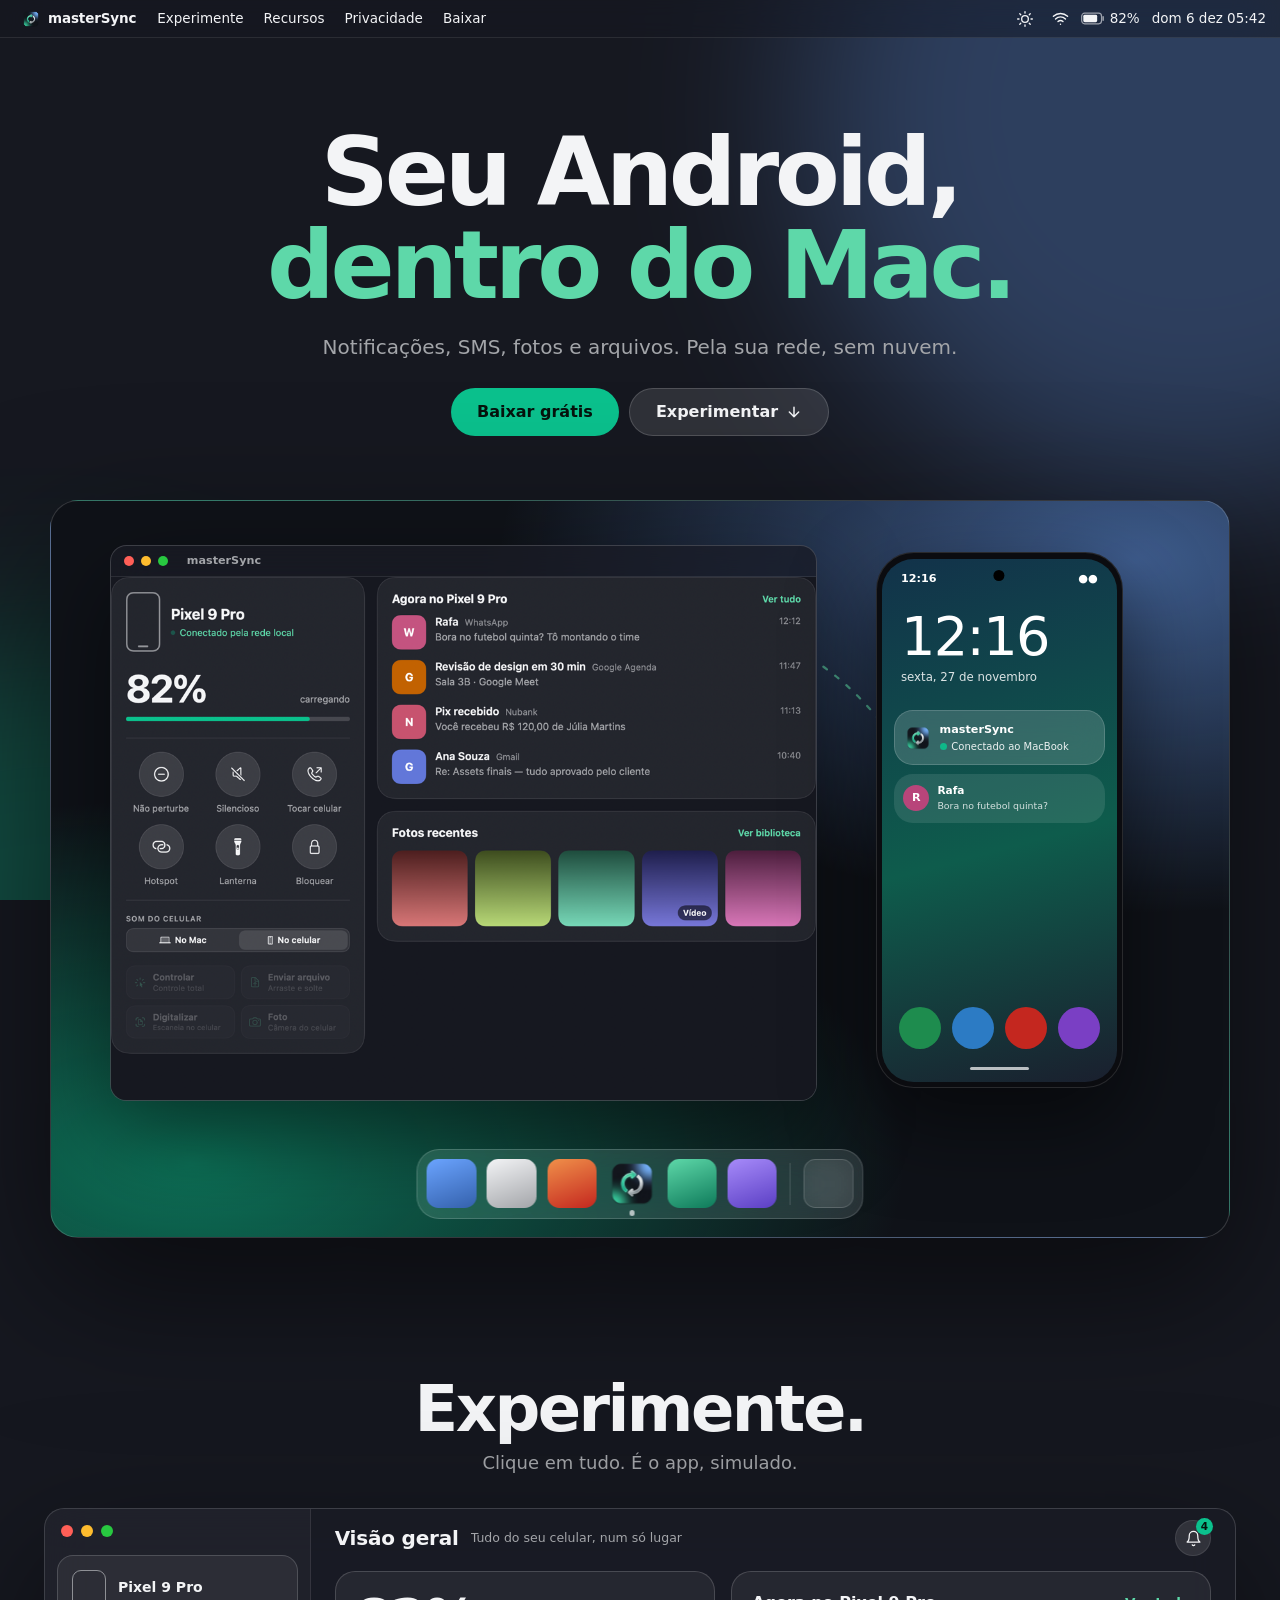
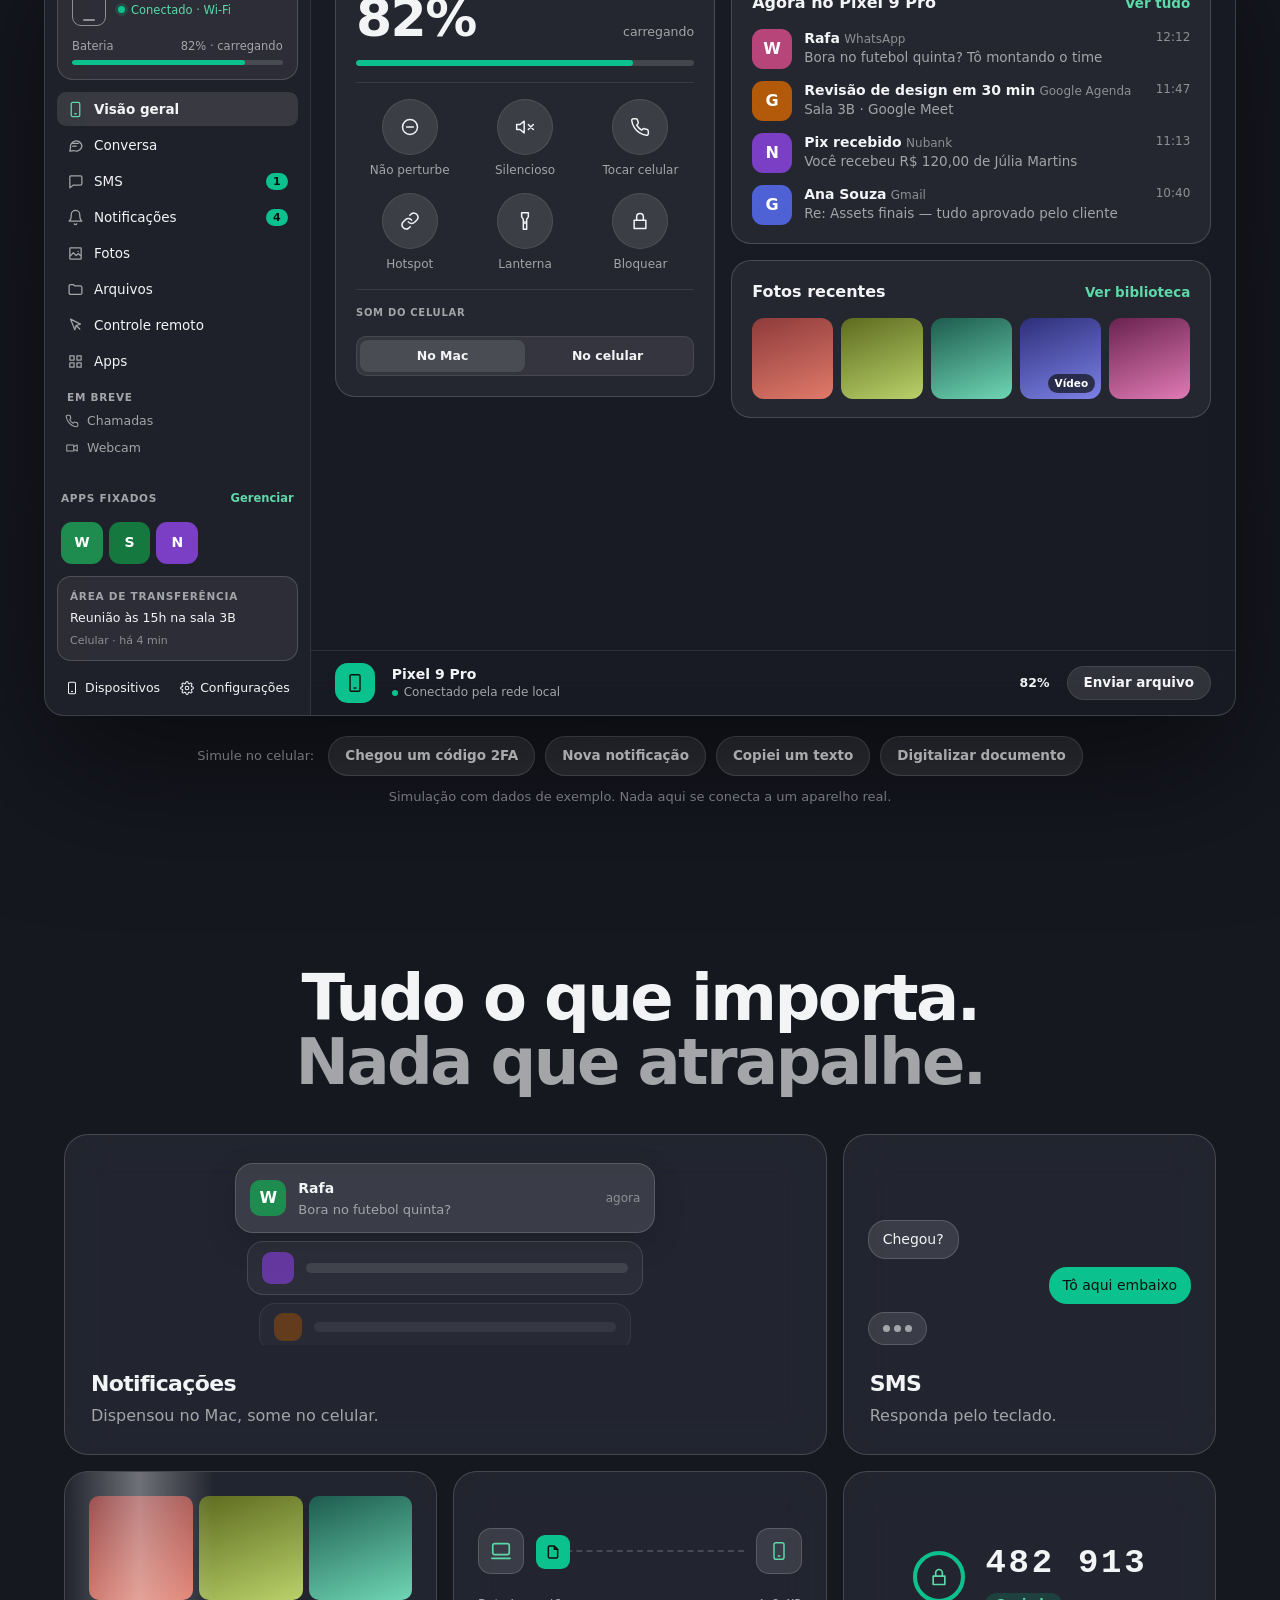
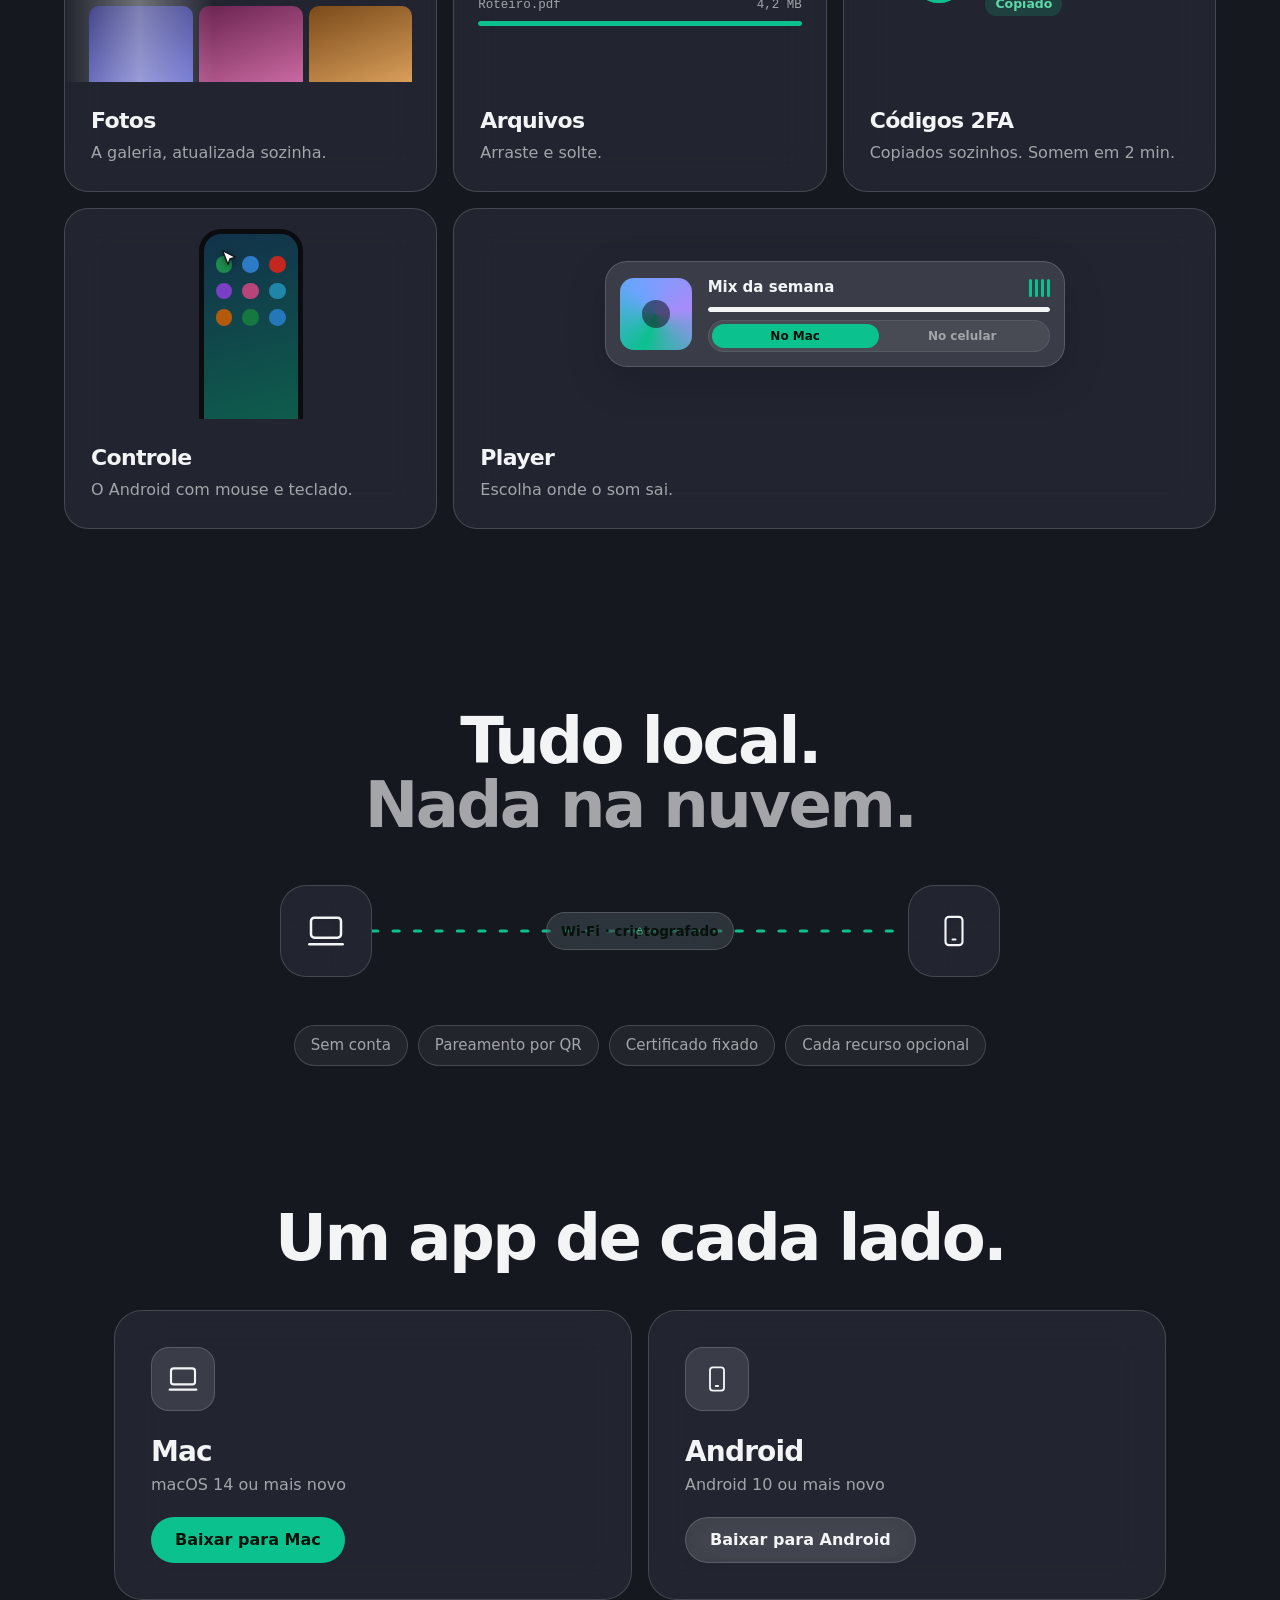
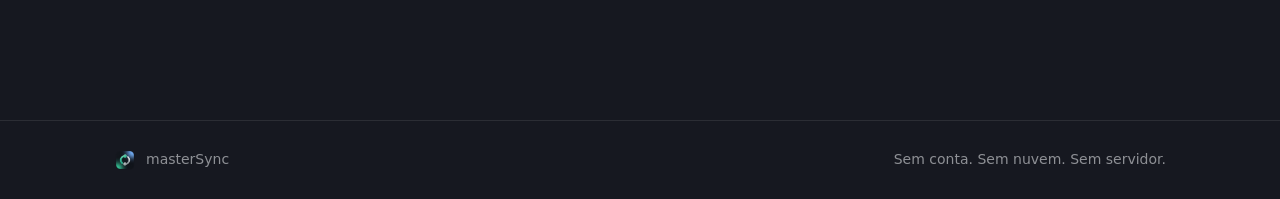
==== site/index.html @ 0de24355 "ci: workflow de release (DMG e ZIP do Mac, APKs do Android), script do DMG, site de apresentação, no" ====
<!doctype html>
<html lang="pt-BR" data-theme="dark">
<head>
<meta charset="utf-8">
<meta name="viewport" content="width=device-width, initial-scale=1">
<title>masterSync — Seu Android, dentro do Mac</title>
<meta name="description" content="Notificações, SMS, fotos, arquivos e controle do celular Android direto no Mac. Pela sua rede, sem nuvem.">
<meta name="color-scheme" content="dark light">
<link rel="icon" href="assets/logo.png">
<script>
  // Aplica o tema salvo antes da primeira pintura, para não piscar.
  try { var t = localStorage.getItem('mastersync-theme'); if (t === 'light' || t === 'dark') document.documentElement.dataset.theme = t; } catch (e) {}
</script>
<link rel="stylesheet" href="css/style.css">
</head>
<body>
<div class="ambient" aria-hidden="true"><i class="blob a"></i><i class="blob b"></i><i class="blob c"></i><i class="blob d"></i></div>

<div class="page">
  <!-- Barra de menus do macOS -->
  <header class="menubar">
    <a class="brand" href="#topo" aria-label="masterSync, início"><img src="assets/logo.png" alt="">masterSync</a>
    <nav aria-label="Seções">
      <a href="#experimente">Experimente</a>
      <a href="#recursos">Recursos</a>
      <a class="hide-sm" href="#privacidade">Privacidade</a>
      <a href="#baixar">Baixar</a>
    </nav>
    <div class="spacer"></div>
    <div class="status">
      <button class="theme-btn" id="themeBtn" type="button" aria-label="Mudar tema" title="Mudar tema">
        <svg width="16" height="16" viewBox="0 0 24 24" fill="none" stroke="currentColor" stroke-width="2" stroke-linecap="round" stroke-linejoin="round" aria-hidden="true"><path id="themeIcon" d=""></path></svg>
      </button>
      <svg class="hide-sm" width="17" height="17" viewBox="0 0 24 24" fill="none" stroke="currentColor" stroke-width="2" stroke-linecap="round" role="img" aria-label="Wi‑Fi conectado"><path d="M2 8.8a15 15 0 0 1 20 0M5 12.6a10 10 0 0 1 14 0M8.5 16.4a5 5 0 0 1 7 0M12 20h.01"/></svg>
      <span class="hide-sm num"><svg width="24" height="13" viewBox="0 0 26 13" fill="none" aria-hidden="true"><rect x=".75" y=".75" width="21.5" height="11.5" rx="3.2" stroke="currentColor" stroke-width="1.3" opacity=".6"/><rect x="2.5" y="2.5" width="15" height="8" rx="1.6" fill="currentColor"/><path d="M24 4.5v4" stroke="currentColor" stroke-width="1.6" stroke-linecap="round" opacity=".6"/></svg>82%</span>
      <span class="num" id="clock">sex 27 nov 12:16</span>
    </div>
  </header>

  <main>
    <!-- Hero -->
    <section class="hero" id="topo">
      <h1>Seu Android,<br><em>dentro do Mac.</em></h1>
      <p class="sub">Notificações, SMS, fotos e arquivos. Pela sua rede, sem nuvem.</p>
      <div class="cta-row">
        <a class="btn primary" href="#baixar">Baixar grátis</a>
        <a class="btn ghost" href="#experimente">Experimentar
          <svg width="16" height="16" viewBox="0 0 24 24" fill="none" stroke="currentColor" stroke-width="2.2" stroke-linecap="round" stroke-linejoin="round" aria-hidden="true"><path d="M12 5v14M5 12l7 7 7-7"/></svg></a>
      </div>

      <div class="scene" role="img" aria-label="Um Mac com a janela do masterSync aberta e um celular Android ao lado; notificações saem do celular e chegam ao Mac">
        <svg class="arc" aria-hidden="true" viewBox="0 0 1600 1000" preserveAspectRatio="none"><path d="M1150 330 C 1000 120, 820 140, 640 300" fill="none" stroke="#5ed8a9" stroke-width="3" stroke-dasharray="6 14" stroke-linecap="round" opacity=".7" style="animation: dash 3s linear infinite"/></svg>

        <div class="macwin">
          <div class="titlebar"><i style="background:#ff5f57"></i><i style="background:#febc2e"></i><i style="background:#28c840"></i><span>masterSync</span></div>
          <img id="heroShot" src="assets/visao-geral-escuro.png" alt="">
        </div>

        <div class="phone">
          <div class="body"><div class="screen">
            <i class="cam"></i>
            <div class="status num"><span>12:16</span><span>●●</span></div>
            <div class="clock num"><b>12:16</b><small>sexta, 27 de novembro</small></div>
            <div class="card"><img src="assets/logo.png" alt=""><div><strong>masterSync</strong><small><i></i>Conectado ao MacBook</small></div></div>
            <div class="msg"><span class="av">R</span><div style="min-width:0"><strong>Rafa</strong><small>Bora no futebol quinta?</small></div></div>
            <div class="grow"></div>
            <div class="apps"><i style="background:#1e8c4e"></i><i style="background:#2c7bc4"></i><i style="background:#c4271f"></i><i style="background:#7a3fc4"></i></div>
            <span class="bar"></span>
          </div></div>
        </div>

        <div class="flyer" aria-hidden="true" style="animation-delay:.8s"><div class="pill"><span class="dot" style="background:#1e8c4e">W</span>Rafa: Bora no futebol?</div></div>
        <div class="flyer" aria-hidden="true" style="animation-delay:2.8s"><div class="pill"><span class="dot" style="background:var(--fill);color:var(--accent-ink)"><svg viewBox="0 0 24 24" width="12" height="12" fill="none" stroke="currentColor" stroke-width="2.4" stroke-linecap="round" stroke-linejoin="round"><path d="M5 11h14v10H5zM8 11V7a4 4 0 0 1 8 0v4"/></svg></span><span class="mono" style="letter-spacing:.08em">482 913</span></div></div>
        <div class="flyer" aria-hidden="true" style="animation-delay:4.8s"><div class="pill"><span class="dot" style="background:linear-gradient(160deg,#8e3b3b,#e07a6a);border-radius:.5cqw"></span><span class="mono">IMG_2104.jpg</span></div></div>

        <div class="dock" aria-hidden="true">
          <i style="background:linear-gradient(160deg,#6ba4ff,#3461ac)"></i>
          <i style="background:linear-gradient(160deg,#f3f4f6,#a3a5a9)"></i>
          <i style="background:linear-gradient(160deg,#f0904a,#c4271f)"></i>
          <span class="self"><img src="assets/logo.png" alt=""></span>
          <i style="background:linear-gradient(160deg,#5ed8a9,#0e7a5a)"></i>
          <i style="background:linear-gradient(160deg,#a78bfa,#5b3fc4)"></i>
          <hr>
          <i class="glass" style="box-sizing:border-box"></i>
        </div>
      </div>
    </section>

    <!-- Simulador -->
    <section id="experimente">
      <div class="reveal" style="display:flex;flex-direction:column;align-items:center;text-align:center;gap:8px">
        <h2 class="section-title">Experimente.</h2>
        <p class="section-sub">Clique em tudo. É o app, simulado.</p>
      </div>
      <div class="reveal"><div class="sim" id="sim" aria-label="Simulação do app masterSync para Mac"></div></div>
    </section>

    <!-- Blocos -->
    <section id="recursos">
      <h2 class="section-title reveal">Tudo o que importa.<br><span>Nada que atrapalhe.</span></h2>
      <div class="bento">

        <div class="tile glass reveal span2">
          <div class="art" aria-hidden="true" style="padding:28px 28px 0;display:flex;flex-direction:column;gap:8px;align-items:center">
            <div class="mini-notif"><span class="ic">W</span><span class="t"><strong style="font-size:14px">Rafa</strong><small>Bora no futebol quinta?</small></span><small style="font-size:12px;color:var(--faint)">agora</small></div>
            <div class="ghost-notif" style="width:94%;max-width:396px;opacity:.75"><i style="width:32px;height:32px;background:#7a3fc4"></i><b></b></div>
            <div class="ghost-notif" style="width:88%;max-width:372px;opacity:.45;padding:9px 14px"><i style="width:28px;height:28px;background:#b35a0a"></i><b></b></div>
          </div>
          <div class="tcap"><h3>Notificações</h3><p>Dispensou no Mac, some no celular.</p></div>
        </div>

        <div class="tile glass reveal">
          <div class="art" aria-hidden="true" style="padding:28px 24px 0;display:flex;flex-direction:column;gap:8px;justify-content:flex-end">
            <span class="bubble in">Chegou?</span><span class="bubble out">Tô aqui embaixo</span><span class="typing"><i></i><i></i><i></i></span>
          </div>
          <div class="tcap"><h3>SMS</h3><p>Responda pelo teclado.</p></div>
        </div>

        <div class="tile glass reveal">
          <div class="art" aria-hidden="true">
            <div class="thumbs"><i style="background:linear-gradient(160deg,#8e3b3b,#e07a6a)"></i><i style="background:linear-gradient(160deg,#5e6b1f,#b9d16a)"></i><i style="background:linear-gradient(160deg,#1d5c4e,#6fd6b4)"></i><i style="background:linear-gradient(160deg,#2e2f7a,#7c82e6)"></i><i style="background:linear-gradient(160deg,#6a2350,#e07ab5)"></i><i style="background:linear-gradient(160deg,#7a4a1a,#f0b36a)"></i></div>
            <span class="shine"></span>
          </div>
          <div class="tcap"><h3>Fotos</h3><p>A galeria, atualizada sozinha.</p></div>
        </div>

        <div class="tile glass reveal">
          <div class="art" aria-hidden="true"><div class="transfer">
            <div class="row">
              <span class="dev"><svg width="22" height="22" viewBox="0 0 24 24" fill="none" stroke="currentColor" stroke-width="1.8" stroke-linecap="round" stroke-linejoin="round"><rect x="3" y="4" width="18" height="12" rx="2"/><path d="M2 20h20"/></svg></span>
              <span class="lane"><span class="file"><svg width="16" height="16" viewBox="0 0 24 24" fill="none" stroke="currentColor" stroke-width="2.2" stroke-linecap="round" stroke-linejoin="round"><path d="M14 3H7a2 2 0 0 0-2 2v14a2 2 0 0 0 2 2h10a2 2 0 0 0 2-2V8zM14 3v5h5"/></svg></span></span>
              <span class="dev"><svg width="20" height="20" viewBox="0 0 24 24" fill="none" stroke="currentColor" stroke-width="1.8" stroke-linecap="round" stroke-linejoin="round"><rect x="6" y="2" width="12" height="20" rx="2.5"/><path d="M11 18h2"/></svg></span>
            </div>
            <div><div class="meta"><span>Roteiro.pdf</span><span>4,2 MB</span></div><span class="bar" style="margin-top:6px"><i></i></span></div>
          </div></div>
          <div class="tcap"><h3>Arquivos</h3><p>Arraste e solte.</p></div>
        </div>

        <div class="tile glass reveal">
          <div class="art" aria-hidden="true"><div class="otp-art">
            <span class="otp-ring"><svg width="56" height="56" viewBox="0 0 56 56"><circle cx="28" cy="28" r="24" fill="none" stroke="var(--track)" stroke-width="4"/><circle class="v" cx="28" cy="28" r="24" fill="none" stroke="#0bc18d" stroke-width="4" stroke-linecap="round"/></svg>
              <svg class="lock" width="20" height="20" viewBox="0 0 24 24" fill="none" stroke="var(--accent)" stroke-width="2" stroke-linecap="round" stroke-linejoin="round" style="position:absolute"><path d="M5 11h14v10H5zM8 11V7a4 4 0 0 1 8 0v4"/></svg></span>
            <span style="display:flex;flex-direction:column;gap:4px"><span class="otp-code num">482 913</span><span class="chip-ok" style="align-self:flex-start">Copiado</span></span>
          </div></div>
          <div class="tcap"><h3>Códigos 2FA</h3><p>Copiados sozinhos. Somem em 2 min.</p></div>
        </div>

        <div class="tile glass reveal">
          <div class="art" aria-hidden="true"><div class="ctl-art"><div class="mini-phone">
            <div class="grid"><i style="background:#1e8c4e"></i><i style="background:#2c7bc4"></i><i style="background:#c4271f"></i><i style="background:#7a3fc4"></i><i style="background:#b8457a"></i><i style="background:#1f86a8"></i><i style="background:#b35a0a"></i><i style="background:#14783f"></i><i style="background:#2477b8"></i></div>
            <svg class="cur" width="22" height="22" viewBox="0 0 24 24"><path d="M5 3l14 7-6 2-2 6z" fill="#fff" stroke="#14161b" stroke-width="1.5" stroke-linejoin="round"/></svg>
          </div></div></div>
          <div class="tcap"><h3>Controle</h3><p>O Android com mouse e teclado.</p></div>
        </div>

        <div class="tile glass reveal span2">
          <div class="art" aria-hidden="true"><div class="player-art"><div class="player">
            <span class="cover"></span>
            <span class="info">
              <span class="top"><strong style="font-size:15px">Mix da semana</strong><span class="eq"><i></i><i></i><i></i><i></i></span></span>
              <span class="bar"><i></i></span>
              <span class="seg"><span class="on">No Mac</span><span>No celular</span></span>
            </span>
          </div></div></div>
          <div class="tcap"><h3>Player</h3><p>Escolha onde o som sai.</p></div>
        </div>
      </div>
    </section>

    <!-- Privacidade -->
    <section id="privacidade">
      <h2 class="section-title reveal">Tudo local.<br><span>Nada na nuvem.</span></h2>
      <div class="link-art reveal" aria-hidden="true">
        <span class="node glass"><svg width="40" height="40" viewBox="0 0 24 24" fill="none" stroke="currentColor" stroke-width="1.5" stroke-linecap="round" stroke-linejoin="round"><rect x="3" y="4" width="18" height="12" rx="2"/><path d="M2 20h20"/></svg></span>
        <span class="mid">
          <svg viewBox="0 0 400 8" preserveAspectRatio="none"><path d="M0 4H400" stroke="#0bc18d" stroke-width="3" stroke-dasharray="4 12" stroke-linecap="round" fill="none"/></svg>
          <span class="badge"><svg width="15" height="15" viewBox="0 0 24 24" fill="none" stroke="var(--accent)" stroke-width="2.2" stroke-linecap="round" stroke-linejoin="round"><path d="M5 11h14v10H5zM8 11V7a4 4 0 0 1 8 0v4"/></svg>Wi‑Fi · criptografado</span>
        </span>
        <span class="node glass"><svg width="34" height="34" viewBox="0 0 24 24" fill="none" stroke="currentColor" stroke-width="1.5" stroke-linecap="round" stroke-linejoin="round"><rect x="6" y="2" width="12" height="20" rx="2.5"/><path d="M11 18h2"/></svg></span>
      </div>
      <div class="pills reveal"><span>Sem conta</span><span>Pareamento por QR</span><span>Certificado fixado</span><span>Cada recurso opcional</span></div>
    </section>

    <!-- Download -->
    <section id="baixar">
      <h2 class="section-title reveal">Um app de cada lado.</h2>
      <div class="dl-grid">
        <div class="dl-card glass reveal">
          <span class="ico"><svg width="32" height="32" viewBox="0 0 24 24" fill="none" stroke="currentColor" stroke-width="1.6" stroke-linecap="round" stroke-linejoin="round" aria-hidden="true"><rect x="3" y="4" width="18" height="12" rx="2"/><path d="M2 20h20"/></svg></span>
          <div><h3>Mac</h3><p>macOS 14 ou mais novo</p></div>
          <a class="btn primary" href="#baixar" data-download="mac">Baixar para Mac</a>
        </div>
        <div class="dl-card glass reveal">
          <span class="ico"><svg width="28" height="28" viewBox="0 0 24 24" fill="none" stroke="currentColor" stroke-width="1.6" stroke-linecap="round" stroke-linejoin="round" aria-hidden="true"><rect x="6" y="2" width="12" height="20" rx="2.5"/><path d="M11 18h2"/></svg></span>
          <div><h3>Android</h3><p>Android 10 ou mais novo</p></div>
          <a class="btn ghost" href="#baixar" data-download="android">Baixar para Android</a>
        </div>
      </div>
    </section>
  </main>

  <footer class="foot"><div><span class="l"><img src="assets/logo.png" alt="">masterSync</span><span>Sem conta. Sem nuvem. Sem servidor.</span></div></footer>
</div>

<script src="js/main.js"></script>
<script src="js/demo.js"></script>
</body>
</html>
---- site/css/style.css ----
/* masterSync — landing page. Paleta e vidro conforme docs/DESIGN.md do projeto. */
:root {
  --bg: #161820; --ink: #f3f4f6; --muted: #a3a5a9; --faint: #8e9095;
  --panel: rgba(255,255,255,.06); --panel-2: rgba(255,255,255,.11);
  --edge: rgba(255,255,255,.16); --line: rgba(255,255,255,.09);
  --fill: #0bc18d; --accent-ink: #06130d; --accent: #5ed8a9; --accent-surface: rgba(11,193,141,.18);
  --secondary: #6ba4ff; --lightbox: #101216;
  --track: rgba(255,255,255,.14); --input: rgba(255,255,255,.07);
  --menubar: rgba(22,24,32,.55); --win: rgba(26,28,36,.78); --chip: rgba(40,43,52,.82); --dock: rgba(255,255,255,.12);
  --popup: rgba(40,43,52,.88); --side: rgba(255,255,255,.03);
  --wallpaper: radial-gradient(110% 90% at 12% 90%, rgba(11,193,141,.55), transparent 55%), radial-gradient(90% 80% at 92% 8%, rgba(107,164,255,.5), transparent 60%), #0f1218;
  --shadow-scene: 0 50px 140px rgba(0,0,0,.55);
  --blob-a: .30; --blob-b: .28; --blob-c: .16;
  --glass: blur(22px) saturate(150%);
  --font: -apple-system, BlinkMacSystemFont, "SF Pro Display", "Inter", system-ui, sans-serif;
  --mono: ui-monospace, "SF Mono", Menlo, monospace;
}
:root[data-theme="light"] {
  --bg: #f4f6f9; --ink: #14161b; --muted: #696b6f; --faint: #6e7075;
  --panel: rgba(255,255,255,.65); --panel-2: rgba(255,255,255,.88);
  --edge: rgba(255,255,255,.85); --line: rgba(20,24,32,.09);
  --accent: #007950; --accent-surface: rgba(11,193,141,.16); --secondary: #3461ac;
  --track: rgba(20,24,32,.12); --input: rgba(255,255,255,.8);
  --menubar: rgba(244,246,249,.6); --win: rgba(250,251,253,.72); --chip: rgba(255,255,255,.9); --dock: rgba(255,255,255,.45);
  --popup: rgba(255,255,255,.9); --side: rgba(255,255,255,.35);
  --wallpaper: radial-gradient(110% 90% at 12% 90%, rgba(11,193,141,.45), transparent 55%), radial-gradient(90% 80% at 92% 8%, rgba(52,97,172,.38), transparent 60%), #e4eaf1;
  --shadow-scene: 0 50px 140px rgba(40,60,90,.25);
  --blob-a: .24; --blob-b: .2; --blob-c: .12;
}

*, *::before, *::after { box-sizing: border-box; }
html { scroll-behavior: smooth; scroll-padding-top: 56px; }
body { margin: 0; background: var(--bg); color: var(--ink); font: 16px/1.5 var(--font); transition: background .3s, color .3s; overflow-x: hidden; }
img { display: block; max-width: 100%; }
a { color: var(--accent); }
button { font: inherit; color: inherit; }
h1, h2, h3, p { margin: 0; }
.sr { position: absolute; width: 1px; height: 1px; overflow: hidden; clip: rect(0 0 0 0); }
.mono { font-family: var(--mono); }
.num { font-variant-numeric: tabular-nums; }
.glass { background: var(--panel); border: 1px solid var(--edge); backdrop-filter: var(--glass); -webkit-backdrop-filter: var(--glass); }

/* ---------- ambiente ---------- */
.ambient { position: absolute; inset: 0; overflow: hidden; pointer-events: none; z-index: 0; }
.blob { position: absolute; border-radius: 50%; filter: blur(90px); }
.blob.a { top: 640px; left: -360px; width: 820px; height: 820px; background: var(--fill); opacity: var(--blob-a); animation: drift1 22s ease-in-out infinite; }
.blob.b { top: -280px; right: -300px; width: 780px; height: 780px; background: var(--secondary); opacity: var(--blob-b); animation: drift2 26s ease-in-out infinite; }
.blob.c { top: 2500px; right: -380px; width: 720px; height: 720px; background: var(--fill); opacity: var(--blob-c); animation: drift2 30s ease-in-out infinite; }
.blob.d { top: 3600px; left: -340px; width: 700px; height: 700px; background: var(--secondary); opacity: var(--blob-c); animation: drift1 28s ease-in-out infinite; }
.page { position: relative; z-index: 1; }
.wrap { max-width: 1200px; margin: 0 auto; padding: 0 24px; }

/* ---------- barra de menus do Mac ---------- */
.menubar { position: sticky; top: 0; z-index: 20; height: 38px; padding: 0 14px; display: flex; align-items: center; gap: 4px; background: var(--menubar); backdrop-filter: var(--glass); -webkit-backdrop-filter: var(--glass); border-bottom: 1px solid var(--line); font-size: 13.5px; }
.menubar .brand { display: flex; align-items: center; gap: 8px; padding: 0 8px; height: 28px; border-radius: 6px; text-decoration: none; color: var(--ink); font-weight: 700; letter-spacing: -.01em; }
.menubar .brand img { width: 18px; height: 18px; }
.menubar nav { display: flex; gap: 2px; min-width: 0; overflow-x: auto; scrollbar-width: none; }
.menubar nav a { padding: 4px 9px; border-radius: 6px; color: var(--ink); text-decoration: none; white-space: nowrap; transition: background .2s; }
.menubar nav a:hover, .menubar .brand:hover, .menubar .theme-btn:hover { background: var(--panel-2); }
.menubar .spacer { flex: 1; }
.menubar .status { display: flex; align-items: center; gap: 12px; }
.menubar .status span { display: flex; align-items: center; gap: 5px; white-space: nowrap; }
.theme-btn { width: 30px; height: 26px; border: 0; border-radius: 6px; background: transparent; display: flex; align-items: center; justify-content: center; cursor: pointer; }
@media (max-width: 720px) { .hide-sm { display: none !important; } }

/* ---------- hero ---------- */
.hero { max-width: 1240px; margin: 0 auto; padding: 88px 24px 0; display: flex; flex-direction: column; align-items: center; text-align: center; gap: 20px; }
.hero h1 { font-weight: 700; font-size: clamp(46px, 7.4vw, 100px); line-height: .98; letter-spacing: -.045em; animation: rise .9s cubic-bezier(.2,.8,.2,1) both; }
.hero h1 em { font-style: normal; color: var(--accent); }
.hero .sub { color: var(--muted); font-size: clamp(17px, 1.8vw, 20px); animation: rise .9s .12s cubic-bezier(.2,.8,.2,1) both; }
.cta-row { display: flex; flex-wrap: wrap; justify-content: center; gap: 10px; margin-top: 6px; animation: rise .9s .22s cubic-bezier(.2,.8,.2,1) both; }
.btn { display: inline-flex; align-items: center; justify-content: center; gap: 8px; min-height: 48px; padding: 0 26px; border-radius: 999px; font-weight: 600; text-decoration: none; border: 0; cursor: pointer; transition: transform .2s, filter .2s; }
.btn:hover { transform: translateY(-2px); }
.btn.primary { background: var(--fill); color: var(--accent-ink); }
.btn.primary:hover { filter: brightness(1.08); }
.btn.ghost { background: var(--panel-2); border: 1px solid var(--edge); color: var(--ink); backdrop-filter: var(--glass); -webkit-backdrop-filter: var(--glass); }

/* ---------- cena de desktop (tudo em cqw) ---------- */
.scene { container-type: inline-size; position: relative; width: 100%; max-width: 1180px; aspect-ratio: 16 / 10; margin-top: 44px; border-radius: 28px; overflow: hidden; background: var(--wallpaper); border: 1px solid var(--edge); box-shadow: var(--shadow-scene); animation: sceneIn 1.2s .3s cubic-bezier(.2,.8,.2,1) both; text-align: left; }
.scene svg.arc { position: absolute; inset: 0; width: 100%; height: 100%; }
.scene .macwin { position: absolute; left: 5%; top: 6%; width: 60%; border-radius: 1.4cqw; overflow: hidden; background: var(--win); border: 1px solid var(--edge); box-shadow: 0 3cqw 8cqw rgba(0,0,0,.45); backdrop-filter: var(--glass); -webkit-backdrop-filter: var(--glass); }
.scene .titlebar { height: 2.6cqw; display: flex; align-items: center; gap: .6cqw; padding: 0 1.1cqw; border-bottom: 1px solid var(--line); }
.scene .titlebar i { width: .85cqw; height: .85cqw; border-radius: 50%; display: block; }
.scene .titlebar span { margin-left: 1cqw; font-size: .95cqw; color: var(--muted); font-weight: 600; }
.phone { position: absolute; right: 9%; top: 7%; width: 21%; aspect-ratio: 9 / 19.5; animation: float 7s ease-in-out infinite; }
.phone .body { position: absolute; inset: 0; border-radius: 3.2cqw; background: #0b0c10; padding: .55cqw; box-shadow: 0 3cqw 7cqw rgba(0,0,0,.5), inset 0 0 0 1px rgba(255,255,255,.12); }
.phone .screen { position: relative; width: 100%; height: 100%; border-radius: 2.7cqw; overflow: hidden; background: linear-gradient(165deg, #12324a, #0e5c4c 55%, #1a1f2e); color: #fff; display: flex; flex-direction: column; padding: 1cqw; gap: .7cqw; }
.phone .cam { position: absolute; top: .9cqw; left: 50%; transform: translateX(-50%); width: .95cqw; height: .95cqw; border-radius: 50%; background: #000; }
.phone .status { display: flex; justify-content: space-between; font-size: .95cqw; font-weight: 600; padding: 0 .6cqw; }
.phone .clock { margin-top: 1.2cqw; padding: 0 .6cqw; }
.phone .clock b { display: block; font-size: 4.6cqw; font-weight: 300; line-height: 1; letter-spacing: -.03em; }
.phone .clock small { font-size: 1cqw; opacity: .85; }
.phone .card { margin-top: 1.2cqw; padding: .9cqw; border-radius: 1.6cqw; background: rgba(255,255,255,.16); backdrop-filter: blur(14px); -webkit-backdrop-filter: blur(14px); display: flex; align-items: center; gap: .7cqw; animation: shade 8s ease-in-out infinite; }
.phone .card img { width: 2.2cqw; height: 2.2cqw; }
.phone .card strong { display: block; font-size: .95cqw; }
.phone .card small { font-size: .85cqw; opacity: .9; display: flex; align-items: center; gap: .4cqw; }
.phone .card small i { width: .6cqw; height: .6cqw; border-radius: 50%; background: var(--fill); animation: pulse 1.8s ease-out infinite; }
.phone .msg { padding: .8cqw; border-radius: 1.6cqw; background: rgba(255,255,255,.1); display: flex; gap: .7cqw; align-items: center; }
.phone .msg .av { width: 2.2cqw; height: 2.2cqw; border-radius: 50%; background: #b8457a; display: flex; align-items: center; justify-content: center; font-size: .95cqw; font-weight: 700; flex-shrink: 0; }
.phone .msg strong { display: block; font-size: .9cqw; }
.phone .msg small { font-size: .8cqw; opacity: .8; white-space: nowrap; overflow: hidden; text-overflow: ellipsis; display: block; }
.phone .grow { flex: 1; }
.phone .apps { display: grid; grid-template-columns: repeat(4, 1fr); gap: .9cqw; padding: 0 .4cqw .8cqw; }
.phone .apps i { aspect-ratio: 1; border-radius: 50%; display: block; }
.phone .bar { align-self: center; width: 5cqw; height: .3cqw; border-radius: 999px; background: rgba(255,255,255,.7); }
.flyer { position: absolute; left: 66%; top: 30%; animation: fly 6s cubic-bezier(.45,.05,.35,1) infinite both; }
.flyer .pill { display: flex; align-items: center; gap: .7cqw; padding: .6cqw 1cqw .6cqw .6cqw; border-radius: 999px; background: var(--chip); border: 1px solid var(--edge); backdrop-filter: var(--glass); -webkit-backdrop-filter: var(--glass); box-shadow: 0 1cqw 3cqw rgba(0,0,0,.3); white-space: nowrap; font-size: 1.05cqw; font-weight: 600; }
.flyer .dot { width: 1.9cqw; height: 1.9cqw; border-radius: 50%; display: flex; align-items: center; justify-content: center; font-size: .9cqw; color: #fff; }
.dock { position: absolute; left: 50%; bottom: 2.4%; transform: translateX(-50%); display: flex; align-items: flex-end; gap: .9cqw; padding: .8cqw; border-radius: 1.9cqw; background: var(--dock); border: 1px solid var(--edge); backdrop-filter: var(--glass); -webkit-backdrop-filter: var(--glass); }
.dock i, .dock .self img { width: 4.2cqw; height: 4.2cqw; border-radius: 1cqw; display: block; }
.dock .self { position: relative; display: flex; }
.dock .self img { border-radius: 0; animation: bounce 3.2s 1.6s ease-in-out infinite; }
.dock .self::after { content: ""; position: absolute; bottom: -.6cqw; left: 50%; margin-left: -.22cqw; width: .45cqw; height: .45cqw; border-radius: 50%; background: var(--ink); opacity: .7; }
.dock hr { width: 1px; height: 3.6cqw; margin: 0 .2cqw; border: 0; background: var(--edge); align-self: center; }

/* ---------- seções ---------- */
.section-title { text-align: center; font-weight: 700; font-size: clamp(36px, 5vw, 64px); line-height: 1; letter-spacing: -.04em; }
.section-title span { color: var(--muted); }
.section-sub { text-align: center; color: var(--muted); font-size: 18px; }
#experimente { max-width: 1240px; margin: 0 auto; padding: 140px 24px 120px; display: flex; flex-direction: column; gap: 32px; }
#recursos { max-width: 1200px; margin: 0 auto; padding: 40px 24px 120px; display: flex; flex-direction: column; gap: 40px; }
#privacidade { max-width: 1100px; margin: 0 auto; padding: 60px 24px 140px; display: flex; flex-direction: column; align-items: center; gap: 48px; text-align: center; }
#baixar { max-width: 1100px; margin: 0 auto; padding: 0 24px 120px; display: flex; flex-direction: column; gap: 40px; }

/* ---------- bento ---------- */
.bento { display: grid; grid-template-columns: repeat(3, minmax(0, 1fr)); gap: 16px; }
.tile { border-radius: 24px; overflow: hidden; display: flex; flex-direction: column; transition: transform .45s cubic-bezier(.2,.8,.2,1); }
.tile:hover { transform: translateY(-6px); }
.tile.span2 { grid-column: span 2; }
.tile .art { height: 210px; position: relative; overflow: hidden; }
.tile .tcap { padding: 22px 26px 26px; }
.tile .tcap h3 { font-size: 22px; font-weight: 700; letter-spacing: -.03em; }
.tile .tcap p { margin-top: 4px; color: var(--muted); }
.mini-notif { width: 100%; max-width: 420px; display: flex; gap: 12px; align-items: center; padding: 12px 14px; border-radius: 18px; background: var(--panel-2); border: 1px solid var(--edge); box-shadow: 0 10px 30px rgba(0,0,0,.18); animation: notifIn 5s ease-in-out infinite; }
.mini-notif .ic { width: 36px; height: 36px; border-radius: 10px; background: #1e8c4e; color: #fff; font-weight: 700; display: flex; align-items: center; justify-content: center; }
.mini-notif span.t { flex: 1; min-width: 0; }
.mini-notif small { display: block; font-size: 13px; color: var(--muted); }
.ghost-notif { border-radius: 16px; background: var(--panel); border: 1px solid var(--edge); display: flex; gap: 12px; align-items: center; padding: 10px 14px; }
.ghost-notif i { border-radius: 9px; display: block; }
.ghost-notif b { flex: 1; height: 10px; border-radius: 999px; background: var(--track); }
.bubble { padding: 8px 14px; border-radius: 18px; font-size: 14px; }
.bubble.in { background: var(--panel-2); border: 1px solid var(--edge); align-self: flex-start; }
.bubble.out { background: var(--fill); color: var(--accent-ink); align-self: flex-end; }
.typing { align-self: flex-start; display: flex; gap: 4px; padding: 12px 14px; border-radius: 18px; background: var(--panel-2); border: 1px solid var(--edge); }
.typing i { width: 7px; height: 7px; border-radius: 50%; background: var(--muted); animation: typing 1.2s infinite; }
.typing i:nth-child(2) { animation-delay: .15s; } .typing i:nth-child(3) { animation-delay: .3s; }
.thumbs { display: grid; grid-template-columns: repeat(3, 1fr); gap: 6px; padding: 24px 24px 0; }
.thumbs i { aspect-ratio: 1; border-radius: 10px; display: block; }
.shine { position: absolute; top: 0; bottom: 0; left: 0; width: 40%; background: linear-gradient(90deg, transparent, rgba(255,255,255,.35), transparent); animation: shimmer 3.6s ease-in-out infinite; }
.transfer { height: 100%; padding: 0 24px; display: flex; flex-direction: column; justify-content: center; gap: 22px; }
.transfer .row { display: flex; align-items: center; gap: 12px; }
.transfer .dev { width: 46px; height: 46px; flex-shrink: 0; border-radius: 13px; background: var(--panel-2); border: 1px solid var(--edge); color: var(--accent); display: flex; align-items: center; justify-content: center; }
.transfer .lane { position: relative; flex: 1; border-top: 2px dashed var(--edge); }
.transfer .file { position: absolute; top: -17px; width: 34px; height: 34px; border-radius: 9px; background: var(--fill); color: var(--accent-ink); display: flex; align-items: center; justify-content: center; animation: travel 2.6s cubic-bezier(.6,0,.4,1) infinite; }
.transfer .meta { display: flex; justify-content: space-between; font-family: var(--mono); font-size: 12.5px; color: var(--muted); }
.bar { height: 5px; border-radius: 999px; background: var(--track); overflow: hidden; display: block; }
.bar > i { display: block; height: 100%; border-radius: 999px; background: var(--fill); }
.transfer .bar > i { animation: fill 2.6s ease-out infinite; }
.otp-art { height: 100%; display: flex; align-items: center; justify-content: center; gap: 18px; }
.otp-ring { position: relative; width: 56px; height: 56px; }
.otp-ring svg { transform: rotate(-90deg); }
.otp-ring .lock { position: absolute; left: 18px; top: 18px; transform: none; }
.otp-ring circle.v { stroke-dasharray: 151; animation: ring 8s linear infinite; }
.otp-code { font-family: var(--mono); font-size: 34px; font-weight: 700; letter-spacing: .08em; }
.chip-ok { display: inline-block; padding: 2px 10px; border-radius: 999px; background: var(--accent-surface); color: var(--accent); font-size: 12.5px; font-weight: 600; }
.ctl-art { height: 100%; display: flex; align-items: flex-end; justify-content: center; }
.mini-phone { position: relative; width: 104px; height: 190px; border-radius: 22px 22px 0 0; border: 5px solid #0b0c10; border-bottom: 0; background: linear-gradient(165deg, #12324a, #0e5c4c); padding: 22px 12px 0; }
.mini-phone .grid { display: grid; grid-template-columns: repeat(3, 1fr); gap: 10px; }
.mini-phone .grid i { aspect-ratio: 1; border-radius: 50%; display: block; }
.mini-phone svg.cur { position: absolute; left: 14px; top: 14px; filter: drop-shadow(0 2px 3px rgba(0,0,0,.5)); animation: cursor 6s ease-in-out infinite; }
.player-art { height: 100%; padding: 0 28px; display: flex; align-items: center; justify-content: center; }
.player { width: 100%; max-width: 460px; display: flex; align-items: center; gap: 16px; padding: 14px; border-radius: 22px; background: var(--panel-2); border: 1px solid var(--edge); box-shadow: 0 14px 40px rgba(0,0,0,.18); }
.player .cover { position: relative; width: 72px; height: 72px; flex-shrink: 0; border-radius: 14px; background: conic-gradient(from 200deg, #0bc18d, #6ba4ff, #a78bfa, #0bc18d); }
.player .cover::after { content: ""; position: absolute; inset: 22px; border-radius: 50%; background: rgba(16,18,22,.55); }
.player .info { flex: 1; min-width: 0; display: flex; flex-direction: column; gap: 8px; }
.player .top { display: flex; justify-content: space-between; align-items: center; gap: 10px; }
.eq { display: flex; align-items: flex-end; gap: 3px; height: 18px; }
.eq i { width: 3px; height: 100%; border-radius: 2px; background: var(--fill); transform-origin: bottom; animation: eq .9s ease-in-out infinite; }
.eq i:nth-child(2) { animation-delay: .2s; } .eq i:nth-child(3) { animation-delay: .4s; } .eq i:nth-child(4) { animation-delay: .1s; }
.player .bar > i { background: var(--ink); animation: fill 14s linear infinite; }
.seg { display: flex; padding: 3px; border-radius: 999px; background: var(--input); border: 1px solid var(--line); font-size: 12px; font-weight: 600; }
.seg span { flex: 1; text-align: center; padding: 3px 0; border-radius: 999px; color: var(--muted); }
.seg span.on { background: var(--fill); color: var(--accent-ink); }

/* ---------- privacidade / download ---------- */
.link-art { width: 100%; max-width: 720px; display: flex; align-items: center; }
.link-art .node { width: 92px; height: 92px; flex-shrink: 0; border-radius: 26px; display: flex; align-items: center; justify-content: center; }
.link-art .mid { position: relative; flex: 1; height: 92px; display: flex; align-items: center; }
.link-art .mid svg { position: absolute; left: 0; right: 0; width: 100%; height: 8px; }
.link-art .mid svg path { animation: dash 2.4s linear infinite; }
.link-art .badge { position: relative; margin: 0 auto; display: flex; align-items: center; gap: 8px; padding: 8px 14px; border-radius: 999px; background: var(--panel-2); border: 1px solid var(--edge); backdrop-filter: var(--glass); -webkit-backdrop-filter: var(--glass); font-size: 13.5px; font-weight: 600; white-space: nowrap; }
.pills { display: flex; flex-wrap: wrap; justify-content: center; gap: 10px; }
.pills span { padding: 8px 16px; border-radius: 999px; background: var(--panel); border: 1px solid var(--edge); color: var(--muted); font-size: 15px; }
.dl-grid { display: grid; grid-template-columns: repeat(auto-fit, minmax(280px, 1fr)); gap: 16px; }
.dl-card { padding: 36px; border-radius: 28px; display: flex; flex-direction: column; gap: 20px; transition: transform .45s cubic-bezier(.2,.8,.2,1); }
.dl-card:hover { transform: translateY(-6px); }
.dl-card .ico { width: 64px; height: 64px; border-radius: 18px; background: var(--panel-2); border: 1px solid var(--edge); display: flex; align-items: center; justify-content: center; }
.dl-card h3 { font-size: 28px; font-weight: 700; letter-spacing: -.03em; }
.dl-card p { color: var(--muted); }
.dl-card .btn { align-self: flex-start; min-height: 46px; padding: 0 24px; }
footer.foot { border-top: 1px solid var(--line); }
footer.foot div { max-width: 1100px; margin: 0 auto; padding: 28px 24px; display: flex; flex-wrap: wrap; justify-content: space-between; align-items: center; gap: 12px; color: var(--faint); font-size: 14px; }
footer.foot img { width: 22px; height: 22px; }
footer.foot span.l { display: flex; align-items: center; gap: 10px; }

/* ---------- animações ---------- */
@keyframes drift1 { 0%,100% { transform: translate(0,0) scale(1); } 50% { transform: translate(140px,90px) scale(1.18); } }
@keyframes drift2 { 0%,100% { transform: translate(0,0) scale(1); } 50% { transform: translate(-160px,70px) scale(1.12); } }
@keyframes rise { from { opacity: 0; transform: translateY(28px); } to { opacity: 1; transform: none; } }
@keyframes sceneIn { from { opacity: 0; transform: translateY(60px) scale(.96); } to { opacity: 1; transform: none; } }
@keyframes float { 0%,100% { transform: rotate(-5deg) translateY(0); } 50% { transform: rotate(-3.5deg) translateY(-1.4cqw); } }
@keyframes fly { 0% { transform: translate(0,0) scale(.7); opacity: 0; } 10% { opacity: 1; transform: translate(-2cqw,-1.5cqw) scale(1); } 55% { transform: translate(-18cqw,-9cqw); } 88% { opacity: 1; } 100% { transform: translate(-33cqw,-3cqw) scale(.8); opacity: 0; } }
@keyframes dash { to { stroke-dashoffset: -240; } }
@keyframes bounce { 0%,55%,100% { transform: translateY(0); } 15% { transform: translateY(-1.8cqw); } 30% { transform: translateY(0); } 42% { transform: translateY(-.7cqw); } }
@keyframes pulse { 0% { box-shadow: 0 0 0 0 rgba(11,193,141,.6); } 100% { box-shadow: 0 0 0 12px rgba(11,193,141,0); } }
@keyframes shade { 0%,8% { transform: translateY(-120%); opacity: 0; } 18%,82% { transform: none; opacity: 1; } 92%,100% { transform: none; opacity: 0; } }
@keyframes notifIn { 0%,8% { transform: translateY(-110%) scale(.96); opacity: 0; } 18%,82% { transform: none; opacity: 1; } 94%,100% { transform: none; opacity: 0; } }
@keyframes typing { 0%,60%,100% { opacity: .3; transform: translateY(0); } 30% { opacity: 1; transform: translateY(-3px); } }
@keyframes shimmer { 0% { transform: translateX(-130%) skewX(-18deg); } 60%,100% { transform: translateX(230%) skewX(-18deg); } }
@keyframes travel { 0% { left: 0; opacity: 0; } 10% { opacity: 1; } 90% { opacity: 1; } 100% { left: calc(100% - 34px); opacity: 0; } }
@keyframes fill { 0% { width: 0; } 85%,100% { width: 100%; } }
@keyframes ring { from { stroke-dashoffset: 0; } to { stroke-dashoffset: 151; } }
@keyframes cursor { 0%,100% { transform: translate(0,0); } 25% { transform: translate(46px,38px); } 50% { transform: translate(8px,92px); } 75% { transform: translate(60px,128px); } }
@keyframes eq { 0%,100% { transform: scaleY(.25); } 50% { transform: scaleY(1); } }
@keyframes reveal { from { opacity: 0; transform: translateY(48px) scale(.97); } to { opacity: 1; transform: none; } }
@keyframes pop { from { opacity: 0; transform: translateY(8px) scale(.97); } to { opacity: 1; transform: none; } }
@supports (animation-timeline: view()) { .reveal { animation: reveal linear both; animation-timeline: view(); animation-range: entry 0% cover 26%; } }
@media (max-width: 900px) { .bento { grid-template-columns: 1fr; } .tile.span2 { grid-column: auto; } }
@media (prefers-reduced-motion: reduce) { *, *::before, *::after { animation: none !important; transition: none !important; } html { scroll-behavior: auto; } }

/* ---------- simulador ---------- */
.sim { width: 100%; font-size: 13.5px; line-height: 1.4; }
.sim-win { position: relative; border-radius: 20px; border: 1px solid var(--edge); background: var(--win); backdrop-filter: var(--glass); -webkit-backdrop-filter: var(--glass); box-shadow: var(--shadow-scene); overflow: hidden; display: flex; flex-wrap: wrap; min-height: 720px; }
.sim button { cursor: pointer; }
.sim-side { flex: 1 1 244px; max-width: 100%; padding: 14px 12px 12px; background: var(--side); border-right: 1px solid var(--line); display: flex; flex-direction: column; gap: 12px; }
.lights { display: flex; gap: 8px; padding: 2px 4px 6px; }
.lights i { width: 12px; height: 12px; border-radius: 50%; display: block; }
.phone-card { padding: 14px; border-radius: 16px; background: var(--panel); border: 1px solid var(--edge); display: flex; flex-direction: column; gap: 12px; }
.phone-card .top { display: flex; align-items: center; gap: 12px; }
.phone-card .glyph { width: 34px; height: 56px; border: 1.5px solid var(--faint); border-radius: 9px; display: flex; align-items: flex-end; justify-content: center; padding-bottom: 4px; }
.phone-card .glyph i { width: 12px; height: 2px; border-radius: 2px; background: var(--faint); display: block; }
.phone-card strong { font-size: 14px; display: block; }
.phone-card .on { display: flex; align-items: center; gap: 6px; font-size: 11.5px; color: var(--accent); margin-top: 4px; }
.phone-card .on i { width: 7px; height: 7px; border-radius: 50%; background: var(--fill); box-shadow: 0 0 0 3px var(--accent-surface); }
.phone-card .batt { display: flex; justify-content: space-between; font-size: 11.5px; color: var(--muted); margin-bottom: 6px; }
.nav { display: flex; flex-direction: column; gap: 2px; }
.nav-btn { display: flex; align-items: center; gap: 10px; width: 100%; min-height: 34px; padding: 7px 10px; border: 0; border-radius: 9px; background: transparent; text-align: left; font-size: 13.5px; transition: background .15s; }
.nav-btn:hover { background: var(--panel); }
.nav-btn.sel { background: var(--panel-2); font-weight: 600; }
.nav-btn svg { flex-shrink: 0; color: var(--muted); }
.nav-btn.sel svg { color: var(--accent); }
.nav-btn .lbl { flex: 1; }
.badge { padding: 1px 7px; border-radius: 999px; background: var(--fill); color: var(--accent-ink); font-size: 11px; font-weight: 700; }
.cap { font-size: 10.5px; font-weight: 600; letter-spacing: .07em; color: var(--muted); text-transform: uppercase; }
.soon div { display: flex; align-items: center; gap: 8px; padding: 5px 8px; font-size: 12.5px; color: var(--muted); }
.side-spacer { flex: 1; }
.pinned-head { display: flex; justify-content: space-between; align-items: center; padding: 0 4px; }
.link-btn { border: 0; background: none; padding: 4px 0; color: var(--accent); font-size: 11.5px; font-weight: 600; }
.pin-grid { display: grid; grid-template-columns: repeat(5, 1fr); gap: 6px; padding: 0 4px; }
.pin-grid button { aspect-ratio: 1; border: 0; border-radius: 11px; color: #fff; font-size: 14px; font-weight: 700; }
.clip-card { display: flex; flex-direction: column; align-items: flex-start; gap: 6px; padding: 12px; border-radius: 14px; border: 1px solid var(--edge); background: var(--panel); text-align: left; }
.clip-card span.t { font-size: 12.5px; }
.clip-card small { font-size: 11px; color: var(--faint); }
.foot-nav { display: flex; gap: 4px; }
.foot-nav button { flex: 1; display: flex; align-items: center; gap: 6px; padding: 6px 8px; border: 0; border-radius: 9px; background: transparent; font-size: 12.5px; }
.foot-nav button.sel { background: var(--panel-2); }
.foot-nav button.sel svg { color: var(--accent); }
.sim-main { flex: 999 1 560px; min-width: 0; display: flex; flex-direction: column; }
.sim-head { height: 58px; flex-shrink: 0; padding: 0 24px; display: flex; align-items: center; gap: 12px; }
.sim-head h3 { font-size: 20px; font-weight: 700; letter-spacing: -.01em; white-space: nowrap; }
.sim-head .sub { font-size: 12.5px; color: var(--muted); white-space: nowrap; overflow: hidden; text-overflow: ellipsis; flex: 1; min-width: 0; }
.bell { position: relative; width: 36px; height: 36px; border-radius: 999px; border: 1px solid var(--line); background: var(--panel-2); display: flex; align-items: center; justify-content: center; }
.bell .badge { position: absolute; top: -3px; right: -3px; min-width: 17px; height: 17px; padding: 0 5px; font-size: 10.5px; display: flex; align-items: center; justify-content: center; }
.sim-body { flex: 1; height: 560px; overflow: auto; padding: 4px 24px 20px; }
.fresh { animation: pop .25s ease both; }
.sim-bar { flex-shrink: 0; display: flex; flex-wrap: wrap; align-items: center; gap: 12px 17px; padding: 12px 24px; border-top: 1px solid var(--line); }
.sim-bar .ico { width: 40px; height: 40px; border-radius: 13px; background: var(--fill); color: var(--accent-ink); display: flex; align-items: center; justify-content: center; }
.sim-bar .who { flex: 1; min-width: 140px; }
.sim-bar .who strong { display: block; font-size: 14px; }
.sim-bar .who small { display: flex; align-items: center; gap: 6px; font-size: 12px; color: var(--muted); }
.sim-bar .who small i { width: 6px; height: 6px; border-radius: 50%; background: var(--fill); }
.pill-btn { min-height: 34px; padding: 0 16px; border-radius: 999px; border: 1px solid var(--line); background: var(--panel-2); font-weight: 600; }
.pill-btn.primary { border: 0; background: var(--fill); color: var(--accent-ink); font-weight: 700; }
.pill-btn.sm { min-height: 30px; padding: 0 12px; font-size: 12.5px; }
.card { padding: 18px 20px; border-radius: 20px; background: var(--panel); border: 1px solid var(--edge); }
.row { display: flex; }
.wrapflex { display: flex; flex-wrap: wrap; gap: 16px; align-items: flex-start; }
.col { display: flex; flex-direction: column; }
.muted { color: var(--muted); } .faint { color: var(--faint); } .acc { color: var(--accent); }
.big-batt { font-size: 52px; font-weight: 700; letter-spacing: -.03em; line-height: 1; }
.qc { display: grid; grid-template-columns: repeat(3, 1fr); gap: 14px 8px; }
.qc button { display: flex; flex-direction: column; align-items: center; gap: 7px; border: 0; background: none; padding: 0; font-size: 12px; }
.qc .c { width: 56px; height: 56px; border-radius: 50%; background: var(--panel-2); border: 1px solid var(--line); display: flex; align-items: center; justify-content: center; transition: background .16s; }
.qc button.on .c { background: var(--fill); color: var(--accent-ink); }
.qc span.l { color: var(--muted); }
hr.sep { border: 0; height: 1px; background: var(--line); margin: 0; }
.seg2 { display: flex; padding: 3px; border-radius: 10px; background: var(--input); border: 1px solid var(--line); }
.seg2 button { flex: 1; min-height: 32px; border: 0; border-radius: 8px; background: transparent; font-size: 12.5px; font-weight: 600; }
.seg2 button.on { background: var(--panel-2); }
.notif { display: flex; gap: 12px; align-items: flex-start; }
.notif .ic { width: 40px; height: 40px; flex-shrink: 0; border-radius: 11px; color: #fff; font-weight: 700; font-size: 16px; display: flex; align-items: center; justify-content: center; }
.notif .b { flex: 1; min-width: 0; }
.notif .b .m { color: var(--muted); white-space: nowrap; overflow: hidden; text-overflow: ellipsis; }
.notif .tm { font-size: 12px; color: var(--faint); }
.photos5 { display: grid; grid-template-columns: repeat(5, 1fr); gap: 8px; }
.ph { position: relative; aspect-ratio: 1; border: 0; border-radius: 12px; padding: 0; }
.ph .tag { position: absolute; right: 6px; bottom: 6px; padding: 2px 7px; border-radius: 999px; background: rgba(16,18,22,.7); color: #fff; font-size: 10.5px; font-weight: 600; }
.chat { display: flex; flex-direction: column; border-radius: 20px; background: var(--panel); border: 1px solid var(--edge); overflow: hidden; }
.chat .msgs { flex: 1; overflow: auto; padding: 18px; display: flex; flex-direction: column; gap: 10px; }
.chat .compose { display: flex; gap: 10px; padding: 12px; border-top: 1px solid var(--line); }
.chat input { flex: 1; min-height: 40px; padding: 0 16px; border-radius: 999px; border: 1px solid var(--line); background: var(--input); color: var(--ink); font: inherit; font-size: 14px; outline: none; }
.chat input:focus, .search input:focus { border-color: var(--fill); }
.send { width: 40px; height: 40px; border-radius: 50%; border: 0; background: var(--fill); color: var(--accent-ink); display: flex; align-items: center; justify-content: center; }
.mb { max-width: 78%; display: flex; flex-direction: column; gap: 3px; }
.mb.out { align-self: flex-end; align-items: flex-end; } .mb.in { align-self: flex-start; align-items: flex-start; }
.mb .t { padding: 8px 14px; border-radius: 18px; font-size: 14px; background: var(--panel-2); border: 1px solid var(--edge); }
.mb.out .t { background: var(--fill); color: var(--accent-ink); border-color: transparent; }
.mb small { font-size: 11px; color: var(--faint); }
.filecard { display: flex; align-items: center; gap: 10px; padding: 10px 12px; border-radius: 14px; background: var(--panel-2); border: 1px solid var(--edge); }
.filecard i { width: 44px; height: 44px; border-radius: 9px; background: linear-gradient(135deg, #3e7cb1, #7fc8a9); display: block; }
.threads { flex: 1 1 230px; min-width: 0; padding: 10px; border-radius: 20px; background: var(--panel); border: 1px solid var(--edge); display: flex; flex-direction: column; gap: 4px; }
.search { display: flex; align-items: center; gap: 8px; padding: 0 12px; min-height: 36px; border-radius: 12px; background: var(--input); border: 1px solid var(--line); color: var(--muted); }
.search input { flex: 1; min-width: 0; border: 0; background: none; color: var(--ink); font: inherit; outline: none; }
.thread { display: flex; gap: 10px; align-items: center; padding: 10px; border: 0; border-radius: 14px; background: transparent; text-align: left; width: 100%; }
.thread.sel { background: var(--panel-2); }
.av { width: 42px; height: 42px; flex-shrink: 0; border-radius: 50%; color: #fff; font-weight: 700; display: flex; align-items: center; justify-content: center; }
.thread .tx { flex: 1; min-width: 0; }
.thread .l1 { display: flex; justify-content: space-between; gap: 6px; }
.thread .l1 small { font-size: 11.5px; color: var(--faint); }
.thread .l2 { display: flex; gap: 6px; align-items: center; }
.thread .pv { flex: 1; min-width: 0; color: var(--muted); white-space: nowrap; overflow: hidden; text-overflow: ellipsis; }
.thread .pv.unread { color: var(--ink); font-weight: 600; }
.thread .dot { width: 8px; height: 8px; border-radius: 50%; background: var(--fill); }
.chat.sms { flex: 1.7 1 320px; min-width: 0; height: 520px; }
.chat .head { display: flex; align-items: center; gap: 12px; padding: 14px 18px; border-bottom: 1px solid var(--line); }
.chat .head .av { width: 40px; height: 40px; }
.tabs { display: flex; flex-wrap: wrap; gap: 6px; }
.tab { min-height: 32px; padding: 0 14px; border-radius: 999px; border: 1px solid var(--line); background: var(--panel-2); font-weight: 600; }
.tab.on { background: var(--accent-surface); color: var(--accent); border-color: transparent; }
.gal-grid { display: grid; grid-template-columns: repeat(auto-fill, minmax(104px, 1fr)); gap: 6px; }
.gal-grid .ph { border-radius: 10px; }
.drop { display: flex; flex-wrap: wrap; align-items: center; gap: 14px; padding: 16px; border-radius: 20px; border: 1.5px dashed var(--edge); background: var(--panel); }
.drop .ic { width: 48px; height: 48px; border-radius: 13px; background: var(--accent-surface); color: var(--accent); display: flex; align-items: center; justify-content: center; }
.drop .tx { flex: 1 1 180px; }
.drop .tx small { display: block; color: var(--muted); font-size: 12.5px; }
.xfer { display: flex; align-items: center; gap: 12px; padding: 12px 14px; border-radius: 16px; background: var(--panel); border: 1px solid var(--edge); }
.xfer .ic { width: 40px; height: 40px; flex-shrink: 0; border-radius: 11px; background: var(--panel-2); color: var(--accent); display: flex; align-items: center; justify-content: center; }
.xfer .mid { flex: 1; min-width: 0; display: flex; flex-direction: column; gap: 4px; }
.xfer .l1 { display: flex; justify-content: space-between; gap: 8px; }
.xfer .l1 b { font-family: var(--mono); font-size: 13px; white-space: nowrap; overflow: hidden; text-overflow: ellipsis; }
.xfer .l1 span { font-size: 12.5px; color: var(--muted); white-space: nowrap; }
.xfer small { font-size: 12px; color: var(--faint); }
.legend { display: grid; grid-template-columns: 1fr 1fr; gap: 8px 14px; font-size: 12.5px; }
.legend span { display: flex; justify-content: space-between; gap: 6px; }
.stack { display: flex; height: 8px; border-radius: 999px; overflow: hidden; background: var(--track); }
.setrow { display: flex; align-items: center; gap: 12px; padding: 10px 0; }
.setrow + .setrow { border-top: 1px solid var(--line); }
.setrow .tx { flex: 1; display: flex; flex-direction: column; }
.setrow small { font-size: 12px; color: var(--muted); }
.switch { width: 44px; height: 26px; flex-shrink: 0; border-radius: 999px; border: 0; padding: 3px; background: var(--track); display: flex; transition: background .2s; }
.switch i { width: 20px; height: 20px; border-radius: 50%; background: #fff; box-shadow: 0 1px 3px rgba(0,0,0,.3); transition: transform .2s; display: block; }
.switch[aria-checked="true"] { background: var(--fill); }
.switch[aria-checked="true"] i { transform: translateX(18px); }
.remote-phone { width: 250px; height: 500px; border-radius: 38px; border: 8px solid #0b0c10; box-shadow: 0 20px 60px rgba(0,0,0,.35); overflow: hidden; display: flex; flex-direction: column; align-items: center; padding: 34px 16px 20px; gap: 6px; color: #fff; }
.remote-phone.off { background: #0f1116; } :root[data-theme="light"] .remote-phone.off { background: #e6e9ee; color: var(--muted); }
.remote-phone.on { background: linear-gradient(170deg, #1c4f6b, #2c7a6b 55%, #e0a96a); }
.remote-phone .clk { font-size: 54px; font-weight: 300; letter-spacing: -.02em; line-height: 1; }
.remote-phone .apps { display: grid; grid-template-columns: repeat(4, 1fr); gap: 16px 8px; width: 100%; margin-top: 22px; }
.remote-phone .apps button { display: flex; flex-direction: column; align-items: center; gap: 4px; border: 0; background: none; padding: 0; color: #fff; font-size: 10px; }
.remote-phone .apps .c { width: 44px; height: 44px; border-radius: 50%; display: flex; align-items: center; justify-content: center; font-size: 16px; font-weight: 700; }
.app-grid { display: grid; grid-template-columns: repeat(auto-fill, minmax(150px, 1fr)); gap: 10px; }
.app-card { display: flex; flex-direction: column; align-items: center; gap: 8px; padding: 16px 10px 12px; border-radius: 18px; background: var(--panel); border: 1px solid var(--edge); }
.app-card.pinned { border-color: var(--fill); }
.app-card .big { width: 52px; height: 52px; border-radius: 15px; border: 0; color: #fff; font-size: 20px; font-weight: 700; }
.kbd { padding: 4px 10px; border-radius: 8px; background: var(--panel-2); border: 1px solid var(--line); font-family: var(--mono); font-size: 12.5px; }
.qr { width: 168px; height: 168px; padding: 10px; border-radius: 14px; background: #fff; display: grid; grid-template-columns: repeat(21, 1fr); }
.qr i { aspect-ratio: 1; display: block; }
.lb { position: absolute; inset: 0; z-index: 5; background: var(--lightbox); color: #f3f4f6; display: flex; flex-direction: column; }
.lb .top { display: flex; align-items: center; gap: 12px; padding: 14px 18px; }
.lb .top div { flex: 1; } .lb .top small { display: block; font-size: 12px; color: #a3a5a9; }
.lb .stage { flex: 1; display: flex; align-items: center; justify-content: center; gap: 16px; padding: 0 18px 24px; min-height: 0; }
.lb .img { flex: 1; max-width: 620px; height: 100%; max-height: 560px; border-radius: 14px; position: relative; }
.lb .img .play { position: absolute; left: 50%; top: 50%; transform: translate(-50%,-50%); width: 64px; height: 64px; border-radius: 50%; background: rgba(16,18,22,.6); display: flex; align-items: center; justify-content: center; }
.lb-btn { width: 44px; height: 44px; flex-shrink: 0; border-radius: 50%; border: 1px solid rgba(255,255,255,.16); background: rgba(255,255,255,.11); color: #f3f4f6; display: flex; align-items: center; justify-content: center; }
.lb .top .lb-btn { width: 36px; height: 36px; }
.popup { position: absolute; z-index: 6; padding: 14px 16px; border-radius: 18px; background: var(--popup); backdrop-filter: var(--glass); -webkit-backdrop-filter: var(--glass); border: 1px solid var(--edge); box-shadow: 0 18px 50px rgba(0,0,0,.35); display: flex; flex-direction: column; gap: 6px; }
.popup.otp { top: 16px; right: 16px; width: 270px; }
.popup.scan { bottom: 82px; right: 16px; width: 290px; gap: 10px; }
.popup .k { display: flex; align-items: center; gap: 8px; font-size: 12px; color: var(--accent); font-weight: 600; }
.popup .code { font-family: var(--mono); font-size: 30px; font-weight: 700; letter-spacing: .12em; }
.popup .doc { width: 44px; height: 56px; flex-shrink: 0; border-radius: 6px; background: #fff; border: 1px solid var(--line); padding: 7px 6px; display: flex; flex-direction: column; gap: 4px; }
.popup .doc i { height: 3px; background: #c9ccd2; display: block; } .popup .doc i:last-child { width: 70%; }
.toast { position: absolute; left: 50%; bottom: 84px; transform: translateX(-50%); z-index: 7; padding: 9px 16px; border-radius: 999px; background: var(--popup); backdrop-filter: var(--glass); -webkit-backdrop-filter: var(--glass); border: 1px solid var(--edge); box-shadow: 0 10px 30px rgba(0,0,0,.3); font-weight: 600; white-space: nowrap; }
.sim-triggers { display: flex; flex-wrap: wrap; align-items: center; justify-content: center; gap: 10px; margin-top: 20px; }
.sim-triggers span { font-size: 13px; color: var(--muted); margin-right: 4px; }
.sim-triggers button { min-height: 40px; padding: 0 16px; border-radius: 999px; border: 1px solid var(--edge); background: var(--panel-2); font-size: 13.5px; font-weight: 600; transition: transform .2s; }
.sim-triggers button:hover { transform: translateY(-2px); }
.note { text-align: center; color: var(--faint); font-size: 13px; margin-top: 12px; }
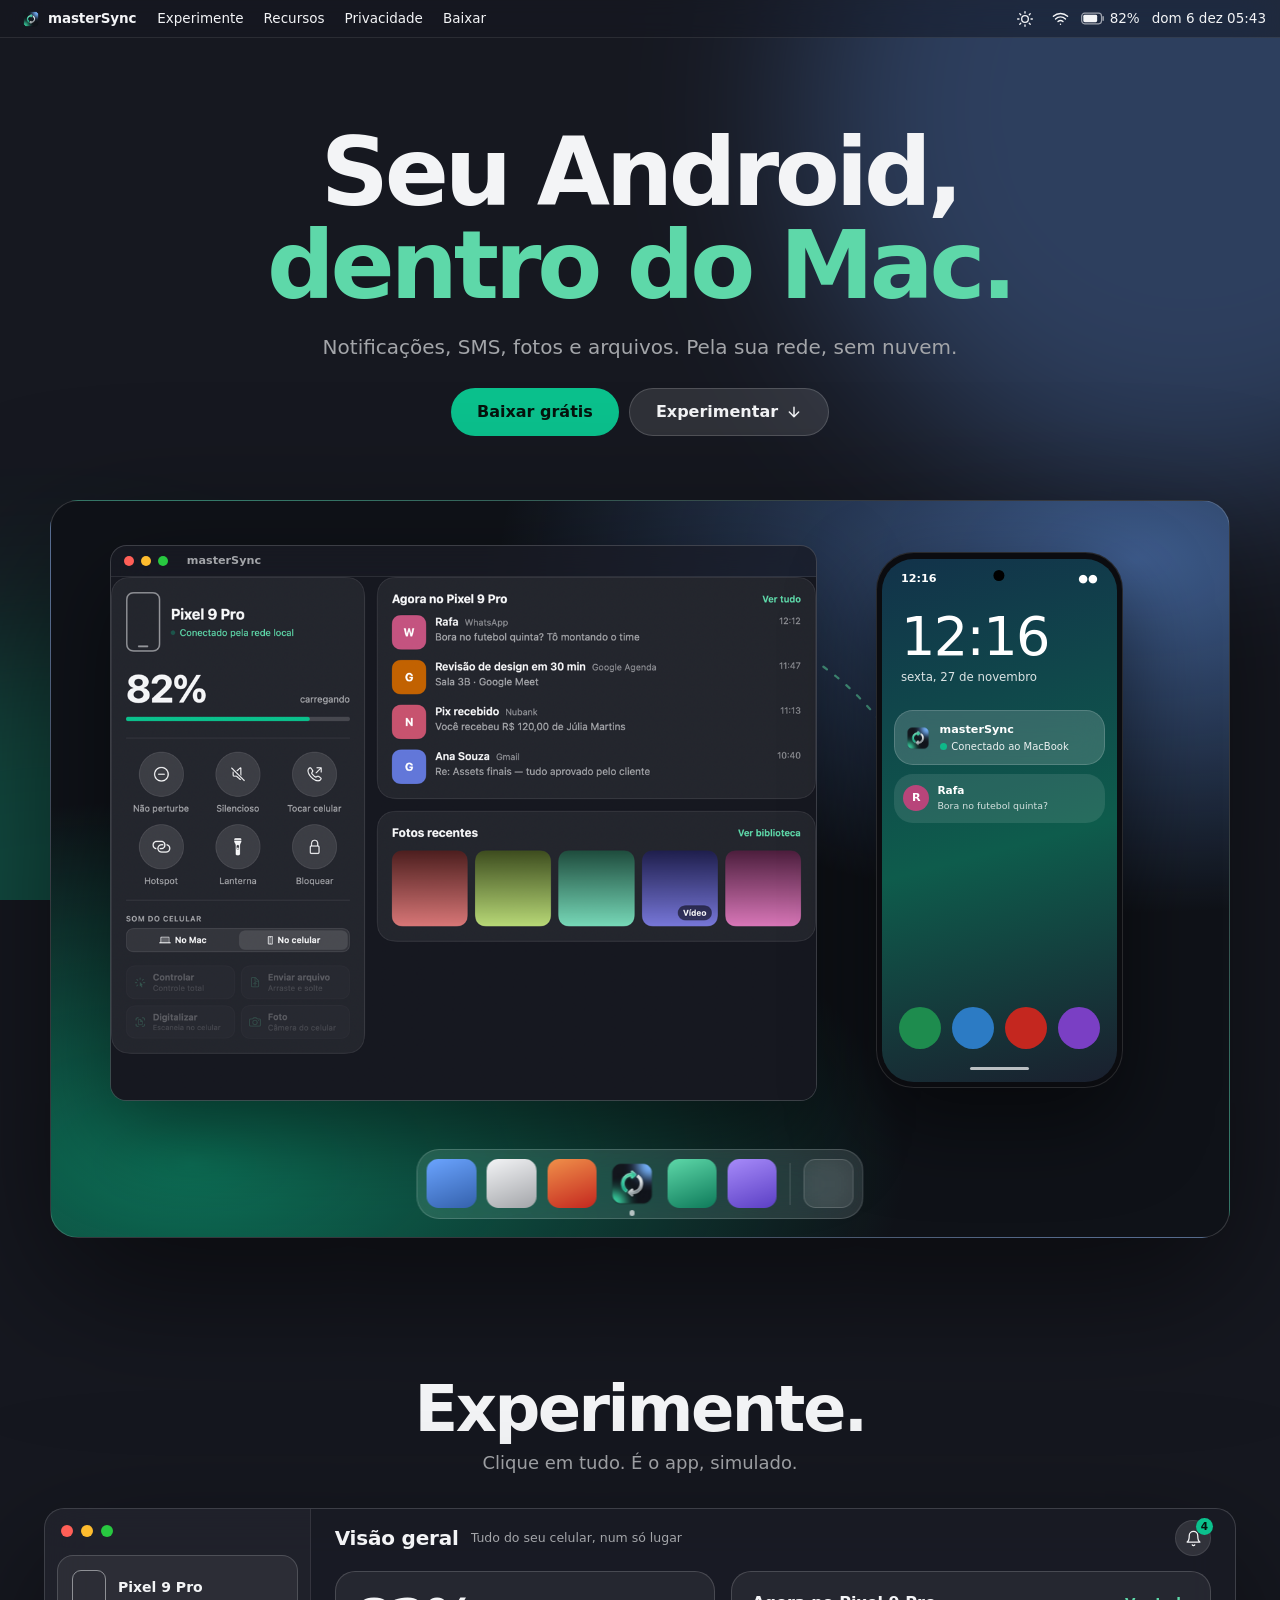
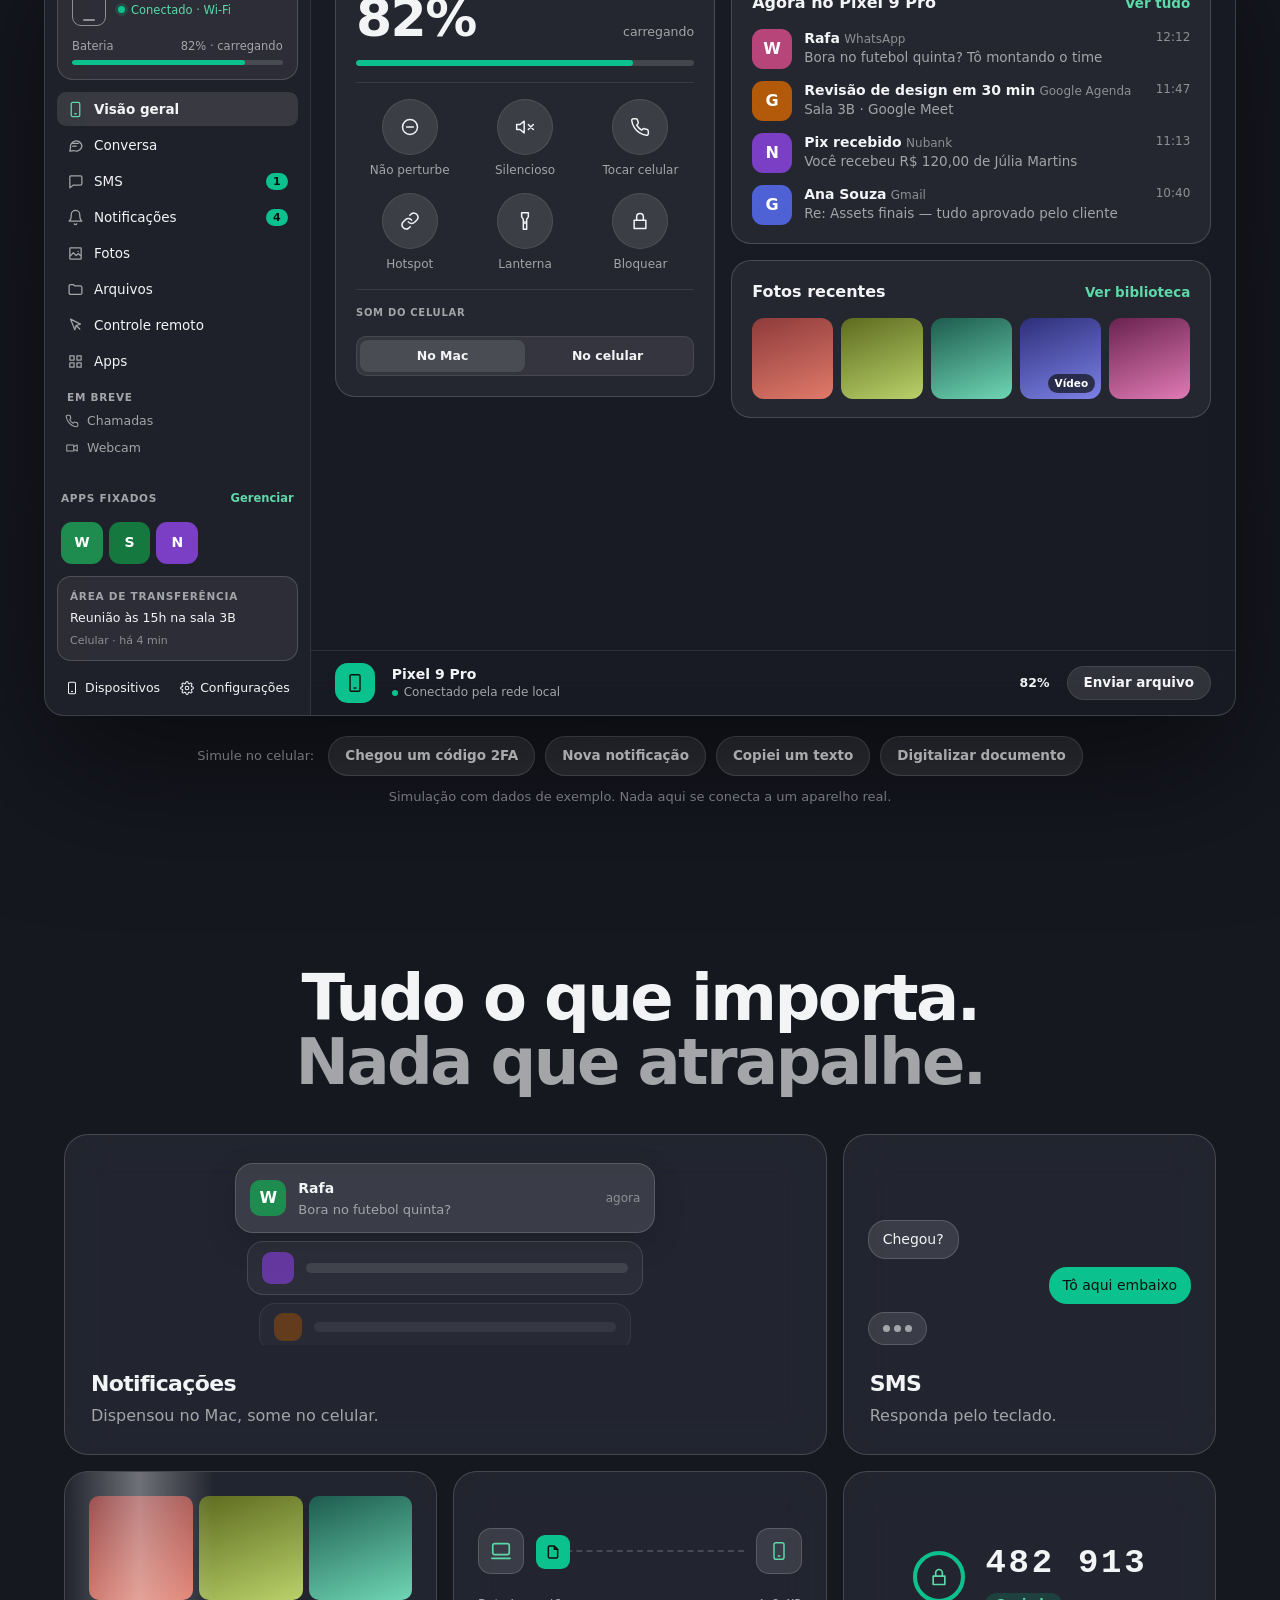
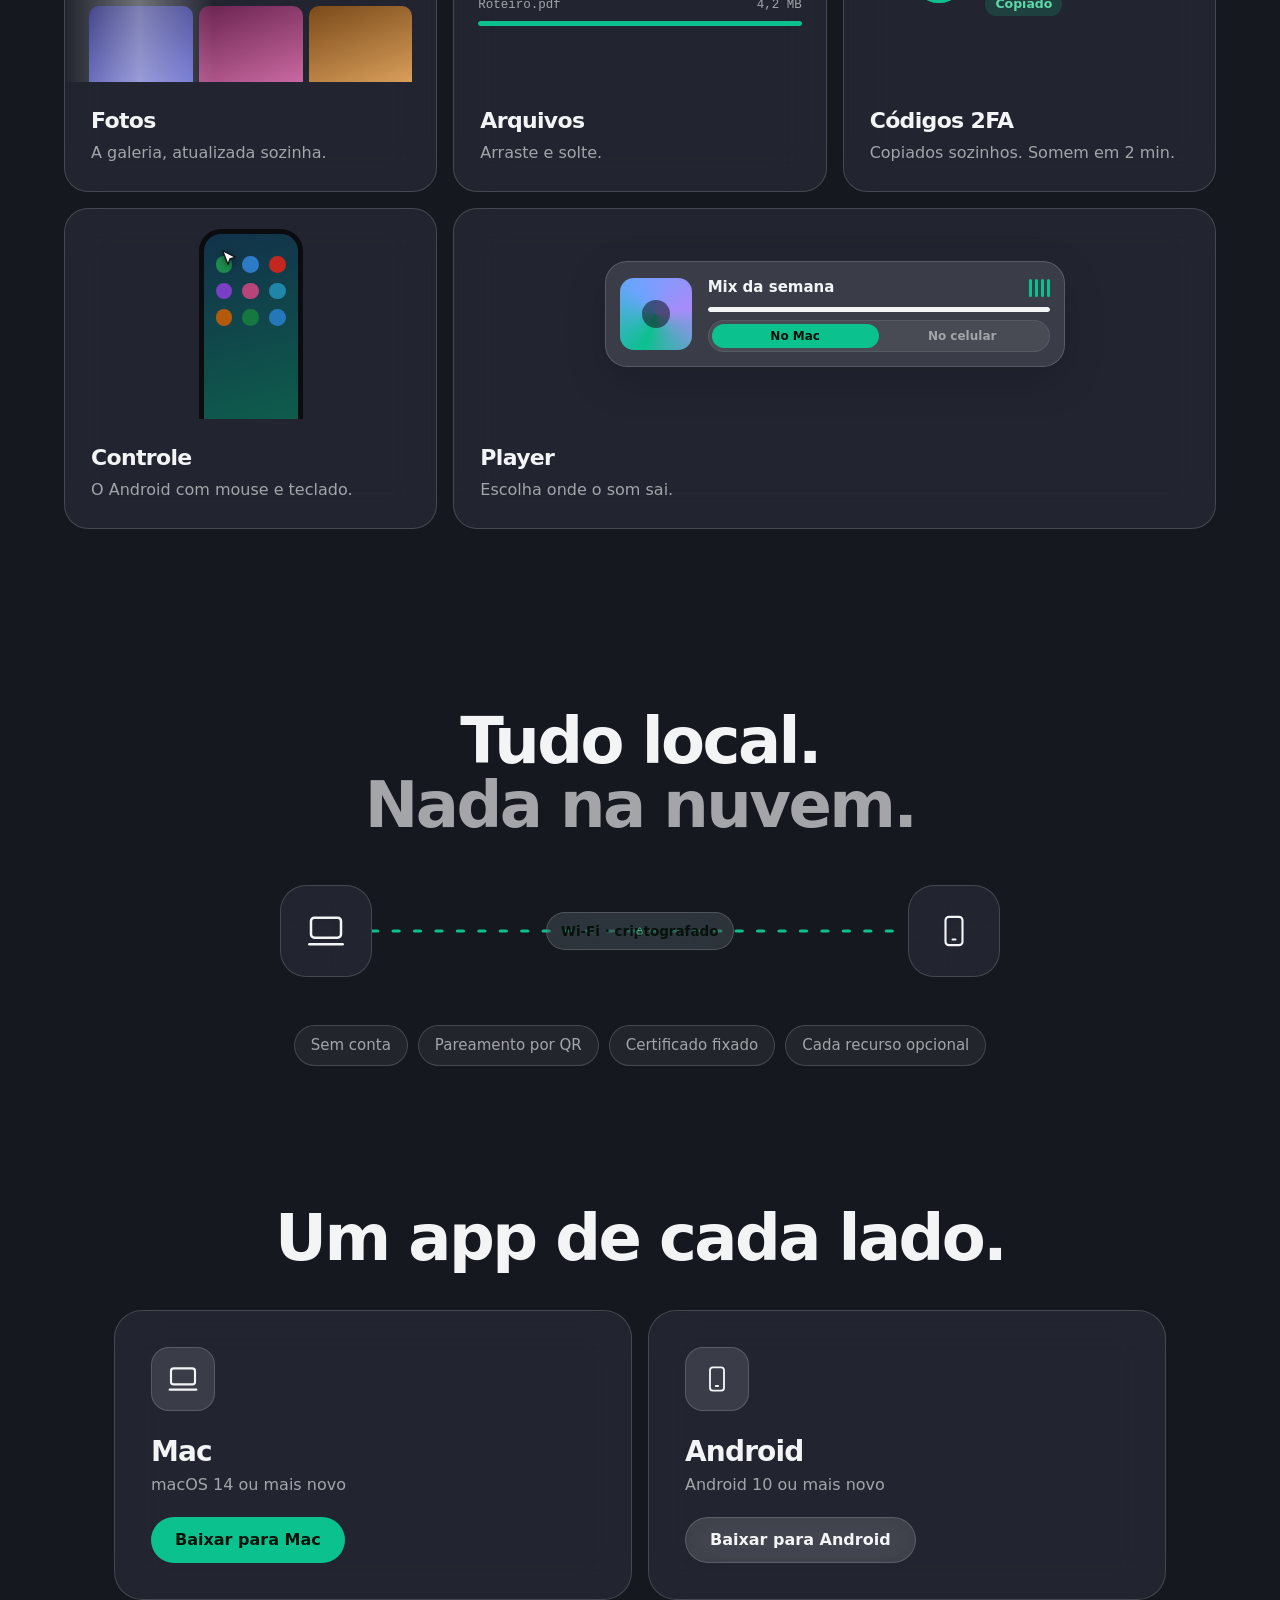
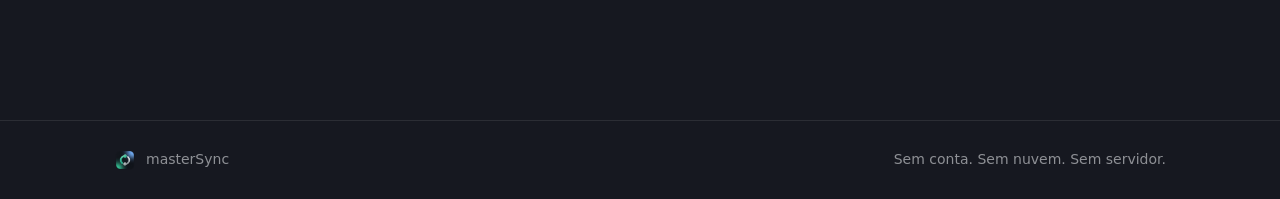
==== commit 3ff22ae0: "feat(site): ligar os botões de download aos releases do GitHub Mac e Android apontam para releases/l" ====
--- a/site/index.html
+++ b/site/index.html
@@ -188,12 +188,12 @@
         <div class="dl-card glass reveal">
           <span class="ico"><svg width="32" height="32" viewBox="0 0 24 24" fill="none" stroke="currentColor" stroke-width="1.6" stroke-linecap="round" stroke-linejoin="round" aria-hidden="true"><rect x="3" y="4" width="18" height="12" rx="2"/><path d="M2 20h20"/></svg></span>
           <div><h3>Mac</h3><p>macOS 14 ou mais novo</p></div>
-          <a class="btn primary" href="#baixar" data-download="mac">Baixar para Mac</a>
+          <a class="btn primary" href="https://github.com/masterCorehub/masterSync/releases/latest/download/MasterSync-macOS.dmg" data-download="mac" rel="noopener">Baixar para Mac</a>
         </div>
         <div class="dl-card glass reveal">
           <span class="ico"><svg width="28" height="28" viewBox="0 0 24 24" fill="none" stroke="currentColor" stroke-width="1.6" stroke-linecap="round" stroke-linejoin="round" aria-hidden="true"><rect x="6" y="2" width="12" height="20" rx="2.5"/><path d="M11 18h2"/></svg></span>
           <div><h3>Android</h3><p>Android 10 ou mais novo</p></div>
-          <a class="btn ghost" href="#baixar" data-download="android">Baixar para Android</a>
+          <a class="btn ghost" href="https://github.com/masterCorehub/masterSync/releases/latest/download/MasterSync-Android-Completo-debug.apk" data-download="android" rel="noopener">Baixar para Android</a>
         </div>
       </div>
     </section>
